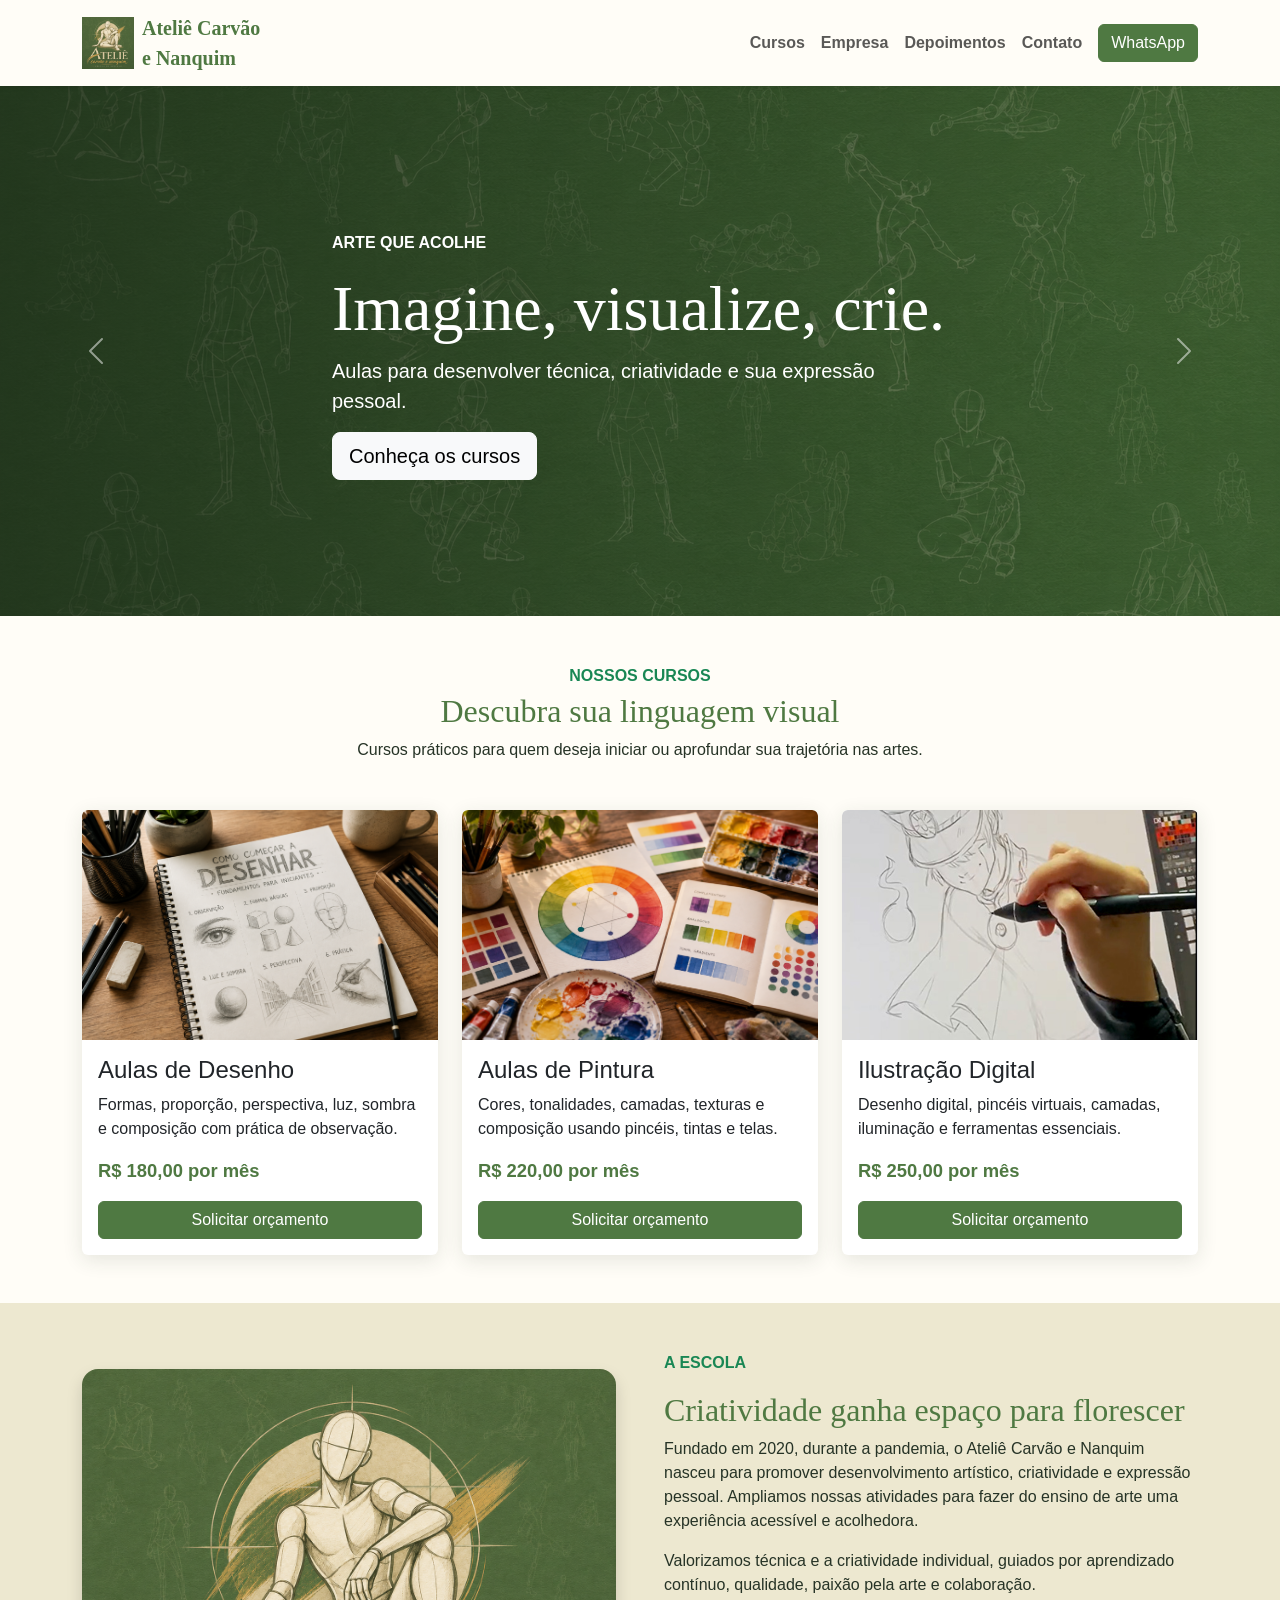
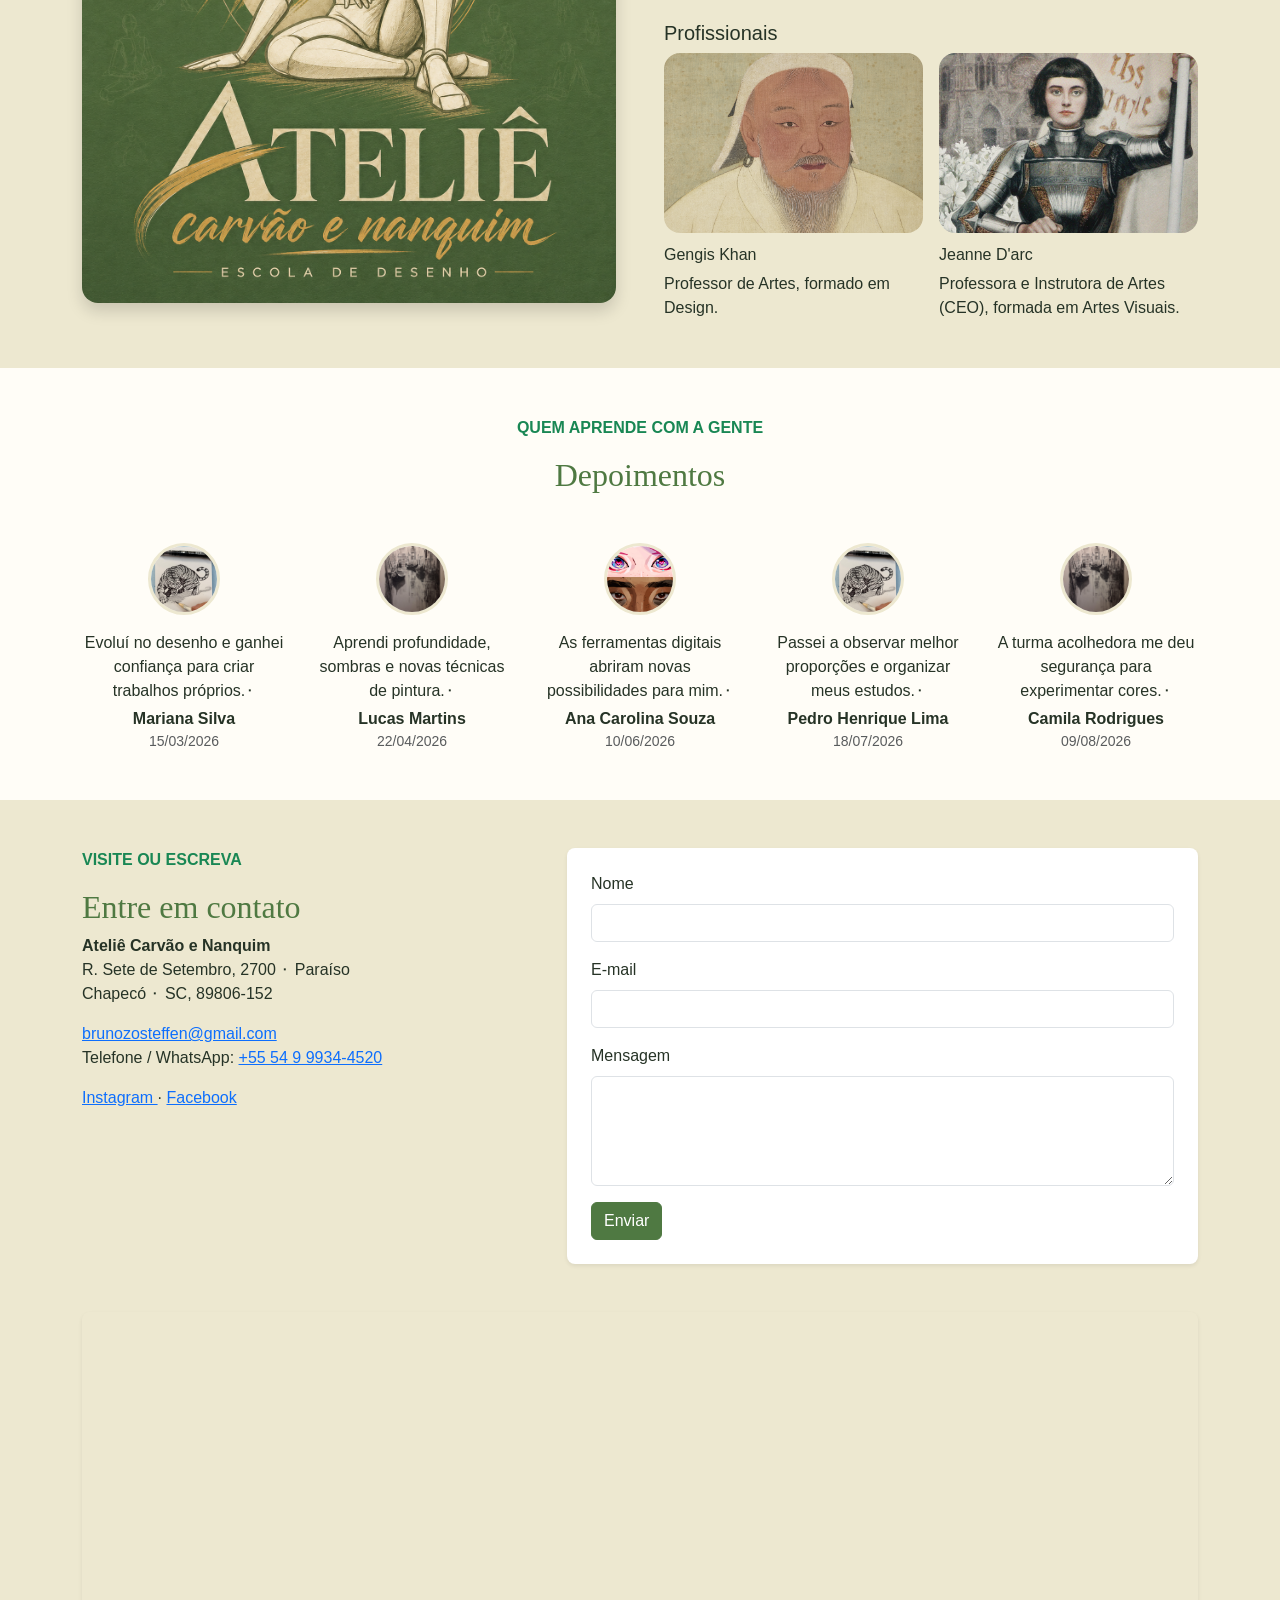
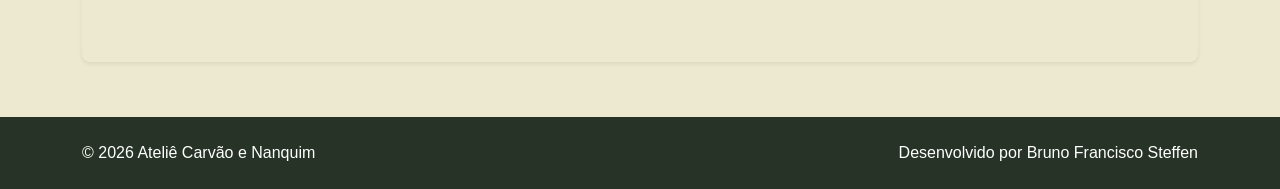
==== index.html @ fc7d6fa7 "projeto site Rafaeli" ====
<!doctype html>
<html lang="pt-BR">
  <head>
    <meta charset="utf-8">
    <meta name="viewport" content="width=device-width, initial-scale=1">
    <title>
      Ateliê Carvão e Nanquim
    </title>
    <link href="https://cdn.jsdelivr.net/npm/bootstrap@5.3.3/dist/css/bootstrap.min.css" rel="stylesheet">
    <link rel="stylesheet" href="styles.css">
  </head>
  <body>
    <!-- Navegação -->
    <nav class="navbar navbar-expand-lg navbar-light sticky-top shadow-sm">
      <div class="container">
        <a class="navbar-brand d-flex align-items-center gap-2" href="#inicio">
          <img src="img/Logotipo.png" alt="Logotipo do Ateliê">
          <span class="brand-name">
            Ateliê Carvão
            <br>
            e Nanquim
          </span>
        </a>
        <button class="navbar-toggler" data-bs-toggle="collapse" data-bs-target="#menu">
          <span class="navbar-toggler-icon">
          </span>
        </button>
        <div class="collapse navbar-collapse" id="menu">
          <ul class="navbar-nav ms-auto align-items-lg-center">
            <li class="nav-item">
              <a class="nav-link" href="#servicos">
                Cursos
              </a>
            </li>
            <li class="nav-item">
              <a class="nav-link" href="#empresa">
                Empresa
              </a>
            </li>
            <li class="nav-item">
              <a class="nav-link" href="#depoimentos">
                Depoimentos
              </a>
            </li>
            <li class="nav-item">
              <a class="nav-link" href="#contato">
                Contato
              </a>
            </li>
            <li class="nav-item ms-lg-2">
              <a class="btn btn-atelier" href="https://wa.me/5554999344520" target="_blank">
                WhatsApp
              </a>
            </li>
          </ul>
        </div>
      </div>
    </nav>
    <main>
      <!-- Destaque e carrossel -->
      <section id="inicio" class="hero">
        <div id="destaques" class="carousel slide carousel-fade" data-bs-ride="carousel">
          <div class="carousel-inner">
            <div class="carousel-item active">
              <div class="container hero-copy text-white">
                <p class="text-uppercase fw-bold">
                  Arte que acolhe
                </p>
                <h1 class="display-3 display-serif">
                  Imagine, visualize, crie.
                </h1>
                <p class="lead">
                  Aulas para desenvolver técnica, criatividade e sua expressão pessoal.
                </p>
                <a href="#servicos" class="btn btn-light btn-lg">
                  Conheça os cursos
                </a>
              </div>
            </div>
            <div class="carousel-item">
              <div class="container hero-copy text-white">
                <p class="text-uppercase fw-bold">
                  Turmas abertas
                </p>
                <h2 class="display-4">
                  Do papel àtela, do traço àideia.
                </h2>
                <p class="lead">
                  Aprenda no seu ritmo em um ambiente inspirador e acolhedor.
                </p>
                <a href="#contato" class="btn btn-light btn-lg">
                  Fale conosco
                </a>
              </div>
            </div>
            <div class="carousel-item">
              <div class="container hero-copy text-white">
                <p class="text-uppercase fw-bold">
                  Desde 2020
                </p>
                <h2 class="display-4">
                  Seu caminho artístico começa aqui.
                </h2>
                <p class="lead">
                  Desenho, pintura e ilustração digital para todos os níveis.
                </p>
                <a href="#empresa" class="btn btn-light btn-lg">
                  Nossa história
                </a>
              </div>
            </div>
          </div>
          <button class="carousel-control-prev" data-bs-target="#destaques" data-bs-slide="prev">
            <span class="carousel-control-prev-icon">
            </span>
          </button>
          <button class="carousel-control-next" data-bs-target="#destaques" data-bs-slide="next">
            <span class="carousel-control-next-icon">
            </span>
          </button>
        </div>
      </section>
      <!-- Serviços -->
      <section id="servicos" class="py-5">
        <div class="container">
          <div class="text-center mb-5">
            <p class="text-uppercase text-success fw-bold mb-1">
              Nossos cursos
            </p>
            <h2 class="section-title">
              Descubra sua linguagem visual
            </h2>
            <p class="mx-auto" style="max-width:650px">
              Cursos práticos para quem deseja iniciar ou aprofundar sua trajetória nas artes.
            </p>
          </div>
          <div class="row g-4">
            <div class="col-md-4">
              <article class="card service-card">
                <img src="img/blogPost1.png" class="card-img-top" alt="Aula de desenho">
                <div class="card-body d-flex flex-column">
                  <h3 class="h4">
                    Aulas de Desenho
                  </h3>
                  <p>
                    Formas, proporção, perspectiva, luz, sombra e composição com prática de observação.
                  </p>
                  <p class="price">
                    R$ 180,00 por mês
                  </p>
                  <a class="btn btn-atelier mt-auto" href="desenho.html">
                    Solicitar orçamento
                  </a>
                </div>
              </article>
            </div>
            <div class="col-md-4">
              <article class="card service-card">
                <img src="img/blogPost2.png" class="card-img-top" alt="Aula de pintura">
                <div class="card-body d-flex flex-column">
                  <h3 class="h4">
                    Aulas de Pintura
                  </h3>
                  <p>
                    Cores, tonalidades, camadas, texturas e composição usando pincéis, tintas e telas.
                  </p>
                  <p class="price">
                    R$ 220,00 por mês
                  </p>
                  <a class="btn btn-atelier mt-auto" href="pintura.html">
                    Solicitar orçamento
                  </a>
                </div>
              </article>
            </div>
            <div class="col-md-4">
              <article class="card service-card">
                <img src="img/ilustracaooDigital.jpg" class="card-img-top" alt="Ilustração digital">
                <div class="card-body d-flex flex-column">
                  <h3 class="h4">
                    Ilustração Digital
                  </h3>
                  <p>
                    Desenho digital, pincéis virtuais, camadas, iluminação e ferramentas essenciais.
                  </p>
                  <p class="price">
                    R$ 250,00 por mês
                  </p>
                  <a class="btn btn-atelier mt-auto" href="ilustracao-digital.html">
                    Solicitar orçamento
                  </a>
                </div>
              </article>
            </div>
          </div>
        </div>
      </section>
      <!-- Empresa -->
      <section id="empresa" class="soft-section py-5">
        <div class="container">
          <div class="row align-items-center g-5">
            <div class="col-lg-6">
              <img class="img-fluid rounded-4 shadow" src="img/Logotipo.png" alt="Ateliê Carvão e Nanquim">
            </div>
            <div class="col-lg-6">
              <p class="text-uppercase text-success fw-bold">
                A escola
              </p>
              <h2 class="section-title">
                Criatividade ganha espaço para florescer
              </h2>
              <p>
                Fundado em 2020, durante a pandemia, o Ateliê Carvão e Nanquim nasceu para promover desenvolvimento artístico, criatividade e expressão pessoal. Ampliamos nossas atividades para fazer do ensino de arte uma experiência acessível e acolhedora.
              </p>
              <p>
                Valorizamos técnica e a criatividade individual, guiados por aprendizado contínuo, qualidade, paixão pela arte e colaboração.
              </p>
              <h3 class="h5 mt-4">
                Profissionais
              </h3>
              <!-- Profissionais -->
              <div class="row g-3">
                <div class="col-md-6">
                  <article class="professional-card">
                    <img class="professional-photo" src="img/professor-gengis-khan.jpg" alt="Gengis Khan, Professor de Artes">
                    <h4 class="h6">
                      Gengis Khan
                    </h4>
                    <p class="mb-0">
                      Professor de Artes, formado em Design.
                    </p>
                  </article>
                </div>
                <div class="col-md-6">
                  <article class="professional-card">
                    <img class="professional-photo professional-photo-jeanne" src="img/professora-jeanne-darc.jpg" alt="Jeanne D'arc, Professora e Instrutora de Artes">
                    <h4 class="h6">
                      Jeanne D'arc
                    </h4>
                    <p class="mb-0">
                      Professora e Instrutora de Artes (CEO), formada em Artes Visuais.
                    </p>
                  </article>
                </div>
              </div>
            </div>
          </div>
        </div>
      </section>
      <!-- Depoimentos -->
      <section id="depoimentos" class="py-5">
        <div class="container">
          <div class="text-center mb-5">
            <p class="text-uppercase text-success fw-bold">
              Quem aprende com a gente
            </p>
            <h2 class="section-title">
              Depoimentos
            </h2>
          </div>
          <div class="row g-4">
            <div class="col-md-6 col-lg">
              <div class="testimonial text-center">
                <img class="rounded-circle" src="img/depoimento1.jpeg" alt="Mariana Silva">
                <p class="mt-3 mb-1">
                  Evoluí no desenho e ganhei confiança para criar trabalhos próprios.⬝
                </p>
                <strong>
                  Mariana Silva
                </strong>
                <small class="d-block text-muted">
                  15/03/2026
                </small>
              </div>
            </div>
            <div class="col-md-6 col-lg">
              <div class="testimonial text-center">
                <img class="rounded-circle" src="img/depoimento2.jpeg" alt="Lucas Martins">
                <p class="mt-3 mb-1">
                  Aprendi profundidade, sombras e novas técnicas de pintura.⬝
                </p>
                <strong>
                  Lucas Martins
                </strong>
                <small class="d-block text-muted">
                  22/04/2026
                </small>
              </div>
            </div>
            <div class="col-md-6 col-lg">
              <div class="testimonial text-center">
                <img class="rounded-circle" src="img/depoimento3.jpeg" alt="Ana Carolina Souza">
                <p class="mt-3 mb-1">
                  As ferramentas digitais abriram novas possibilidades para mim.⬝
                </p>
                <strong>
                  Ana Carolina Souza
                </strong>
                <small class="d-block text-muted">
                  10/06/2026
                </small>
              </div>
            </div>
            <div class="col-md-6 col-lg">
              <div class="testimonial text-center">
                <img class="rounded-circle" src="img/depoimento1.jpeg" alt="Pedro Henrique Lima">
                <p class="mt-3 mb-1">
                  Passei a observar melhor proporções e organizar meus estudos.⬝
                </p>
                <strong>
                  Pedro Henrique Lima
                </strong>
                <small class="d-block text-muted">
                  18/07/2026
                </small>
              </div>
            </div>
            <div class="col-md-6 col-lg">
              <div class="testimonial text-center">
                <img class="rounded-circle" src="img/depoimento2.jpeg" alt="Camila Rodrigues">
                <p class="mt-3 mb-1">
                  A turma acolhedora me deu segurança para experimentar cores.⬝
                </p>
                <strong>
                  Camila Rodrigues
                </strong>
                <small class="d-block text-muted">
                  09/08/2026
                </small>
              </div>
            </div>
          </div>
        </div>
      </section>
      <!-- Contato -->
      <section id="contato" class="soft-section py-5">
        <div class="container">
          <div class="row g-5">
            <div class="col-lg-5">
              <p class="text-uppercase text-success fw-bold">
                Visite ou escreva
              </p>
              <h2 class="section-title">
                Entre em contato
              </h2>
              <p>
                <strong>
                  Ateliê Carvão e Nanquim
                </strong>
                <br>
                R. Sete de Setembro, 2700 ⬝ Paraíso
                <br>
                Chapecó ⬝ SC, 89806-152
              </p>
              <p>
                <a href="mailto:brunozosteffen@gmail.com">
                  brunozosteffen@gmail.com
                </a>
                <br>
                Telefone / WhatsApp:
                <a href="https://wa.me/5554999344520" target="_blank">
                  +55 54 9 9934-4520
                </a>
              </p>
              <p>
                <a href="https://www.instagram.com/ateliecarvaoenanquim/" target="_blank">
                  Instagram
                </a>
                ·
                <a href="https://www.facebook.com/ateliecarvaoenanquim/" target="_blank">
                  Facebook
                </a>
              </p>
            </div>
            <div class="col-lg-7">
              <form class="bg-white p-4 rounded-3 shadow-sm">
                <div class="mb-3">
                  <label class="form-label" for="nome">
                    Nome
                  </label>
                  <input id="nome" class="form-control" required>
                </div>
                <div class="mb-3">
                  <label class="form-label" for="email">
                    E-mail
                  </label>
                  <input id="email" type="email" class="form-control" required>
                </div>
                <div class="mb-3">
                  <label class="form-label" for="mensagem">
                    Mensagem
                  </label>
                  <textarea id="mensagem" class="form-control" rows="4" required>
                  </textarea>
                </div>
                <button class="btn btn-atelier" type="submit">
                  Enviar
                </button>
              </form>
            </div>
          </div>
          <div class="mt-5">
            <iframe class="map rounded-3 shadow-sm" title="Mapa do Ateliê em Chapecó" src="https://www.google.com/maps?q=R.%20Sete%20de%20Setembro,%202700,%20Chapec%C3%B3%20SC&output=embed" loading="lazy">
            </iframe>
          </div>
        </div>
      </section>
    </main>
    <!-- Rodapé -->
    <footer class="footer py-4">
      <div class="container d-md-flex justify-content-between">
        <span>
          © 2026 Ateliê Carvão e Nanquim
        </span>
        <span>
          Desenvolvido por Bruno Francisco Steffen
        </span>
      </div>
    </footer>
    <script src="https://cdn.jsdelivr.net/npm/bootstrap@5.3.3/dist/js/bootstrap.bundle.min.js">
    </script>
  </body>
</html>
---- styles.css ----
/* Variáveis de cor e configurações globais */
:root {
  --cream: #EDE8D0;
  --green: #4F7942;
  --ink: #263326;
}

body {
  font-family: Arial, Helvetica, sans-serif;
  color: var(--ink);
  background: #fffdf7;
}

.display-serif,
h1,
h2 {
  font-family: Georgia, serif;
}

/* Navegação e marca */
.navbar {
  background: rgba(255, 253, 247, .96) !important;
}

.navbar-brand img {
  width: 52px;
  height: 52px;
  object-fit: contain;
}

.brand-name {
  font-family: Georgia, serif;
  color: var(--green);
  font-weight: bold;
}

.nav-link {
  font-weight: 600;
}

/* Botões */
.btn-atelier {
  background: var(--green);
  color: white;
  border-color: var(--green);
}

.btn-atelier:hover {
  background: #385b30;
  color: white;
  border-color: #385b30;
}

/* Página inicial e carrossel */
.hero {
  min-height: 530px;
  background: linear-gradient(90deg, rgba(20, 34, 19, .72), rgba(20, 34, 19, .25)), url('img/planoDeFundo.png') center/cover;
}

.hero .carousel-item {
  min-height: 530px;
}

.hero-copy {
  max-width: 640px;
  padding-top: 145px;
}

.section-title {
  color: var(--green);
}

/* Cartões de serviços */
.service-card {
  height: 100%;
  border: 0;
  box-shadow: 0 5px 20px rgba(39, 55, 38, .12);
  overflow: hidden;
}

.service-card img {
  height: 230px;
  object-fit: cover;
}

.price {
  color: var(--green);
  font-size: 1.15rem;
  font-weight: 700;
}

/* Seções institucionais e depoimentos */
.soft-section {
  background: var(--cream);
}

.professional-card {
  height: 100%;
}

.professional-photo {
  width: 100%;
  height: 180px;
  margin-bottom: 12px;
  object-fit: cover;
  border-radius: 1rem;
}

.professional-photo-jeanne {
  object-position: center 25%;
}

.testimonial img {
  width: 72px;
  height: 72px;
  object-fit: cover;
  border: 3px solid var(--cream);
}

.map {
  width: 100%;
  min-height: 350px;
  border: 0;
}

/* Páginas de serviço */
.service-hero {
  padding: 140px 0 70px;
  background: linear-gradient(90deg, rgba(38, 51, 38, .85), rgba(38, 51, 38, .55)), url('img/planoDeFundo.png') center/cover;
  color: white;
}

.detail-photo {
  height: 300px;
  width: 100%;
  object-fit: cover;
}

.video {
  aspect-ratio: 16/9;
  width: 100%;
  border: 0;
}

/* Rodapé */
.footer {
  background: #263326;
  color: #fff;
}

.footer a {
  color: #EDE8D0;
}

/* Regras responsivas */
@media (max-width: 767px) {
  .hero,
  .hero .carousel-item {
    min-height: 460px;
  }

  .hero-copy {
    padding-top: 110px;
  }

  .service-hero {
    padding-top: 115px;
  }

  .service-card img {
    height: 200px;
  }
}
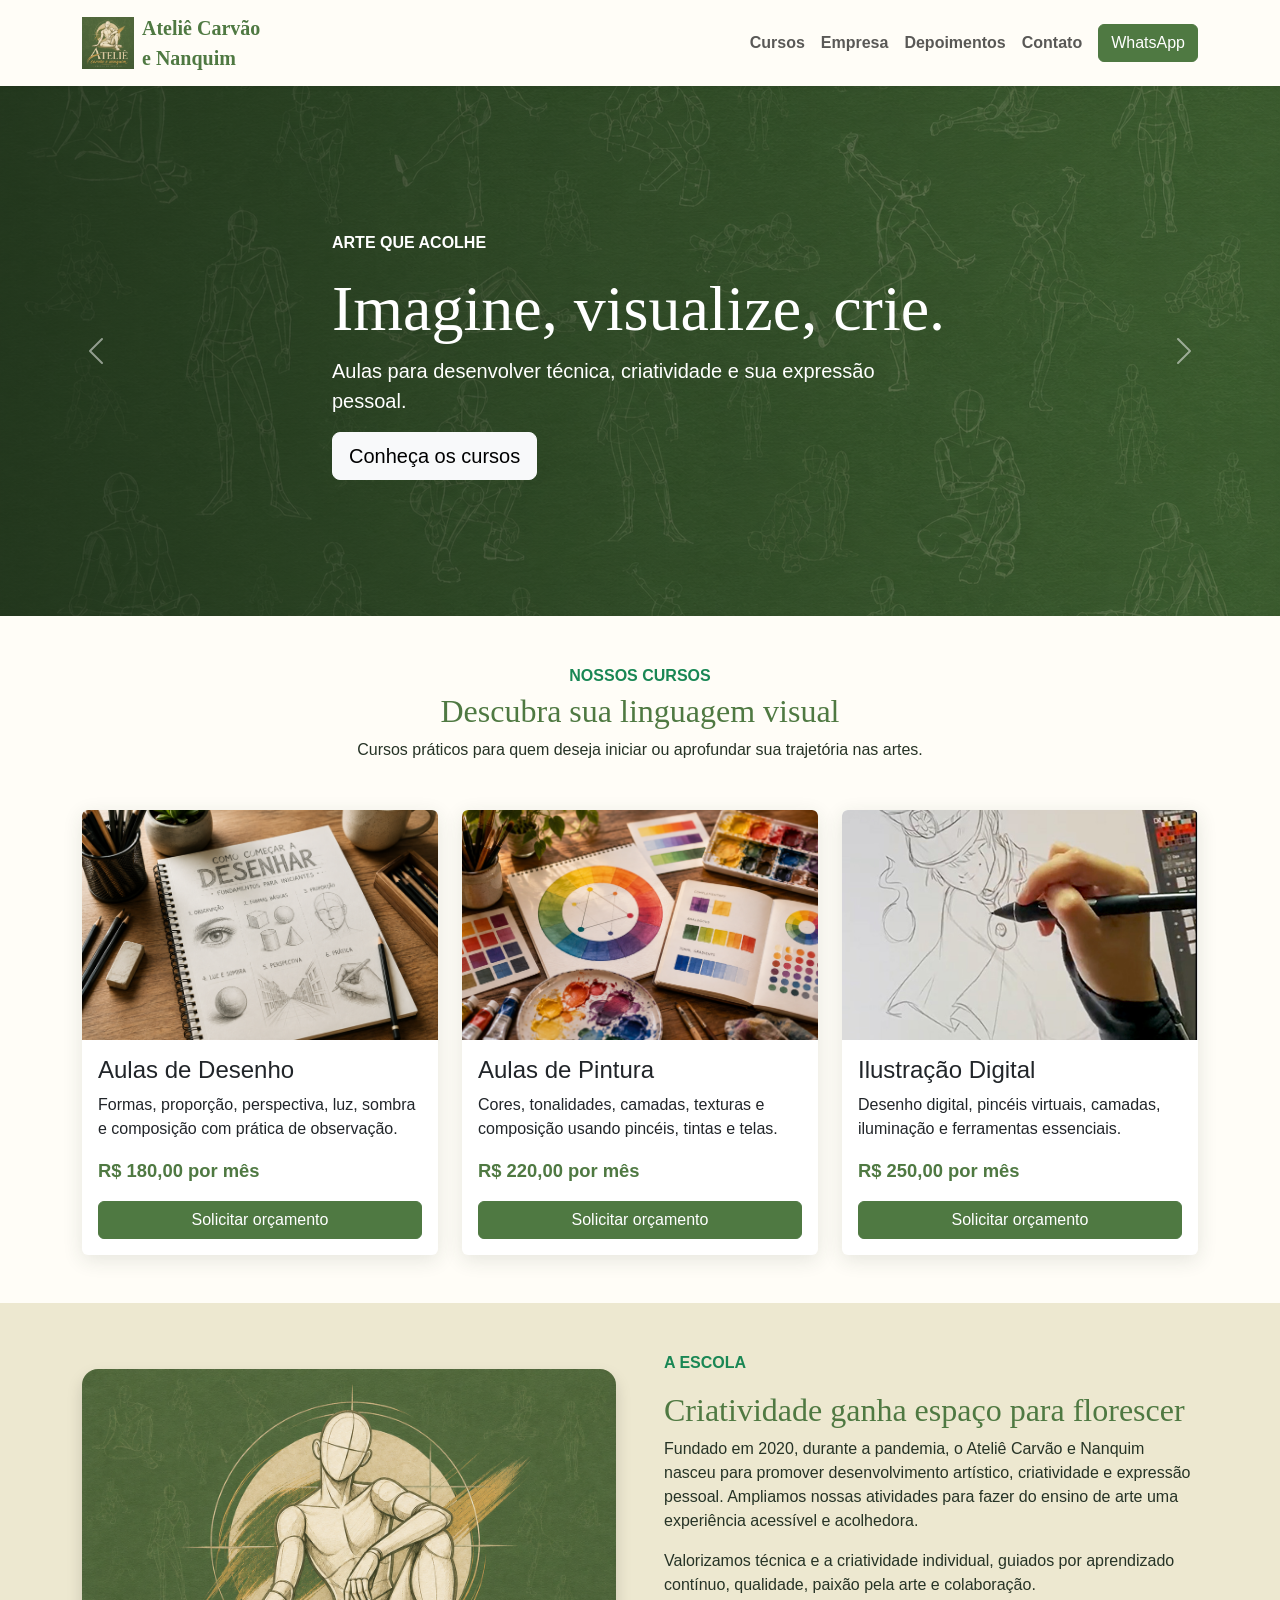
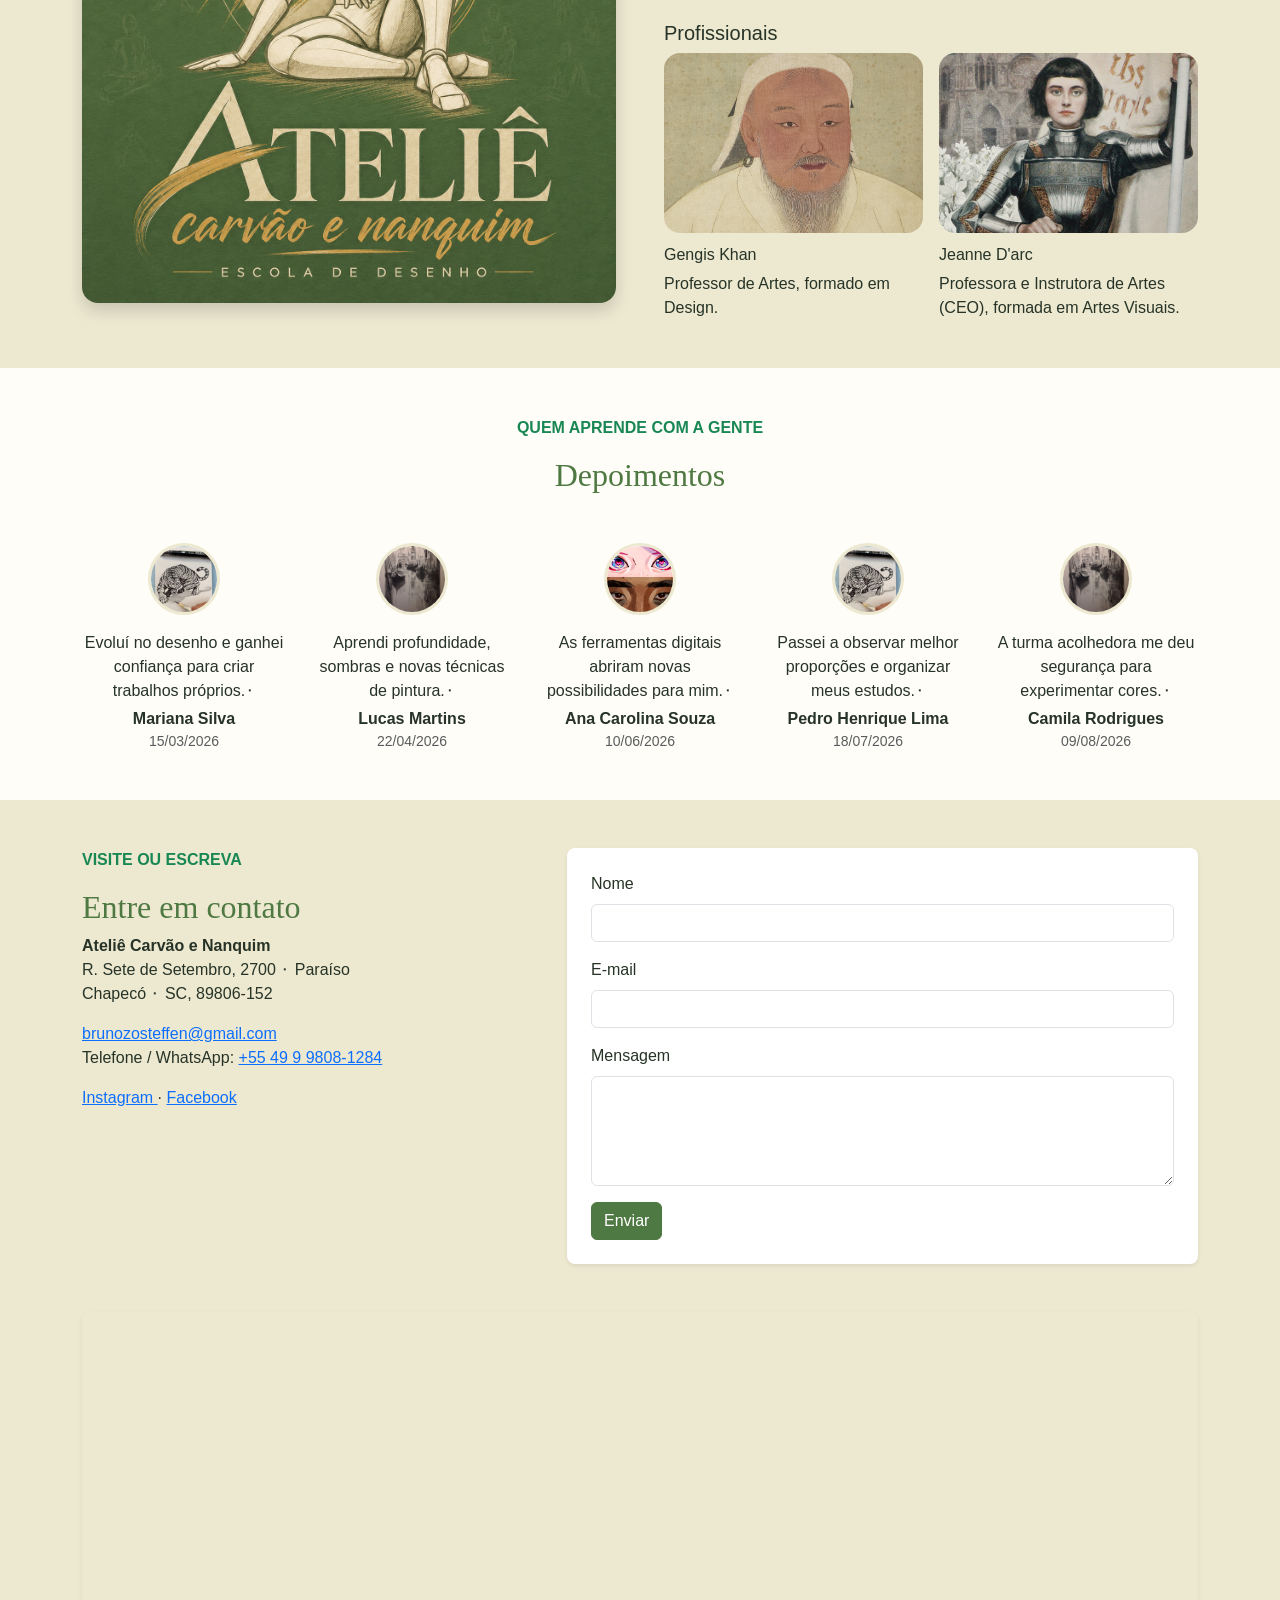
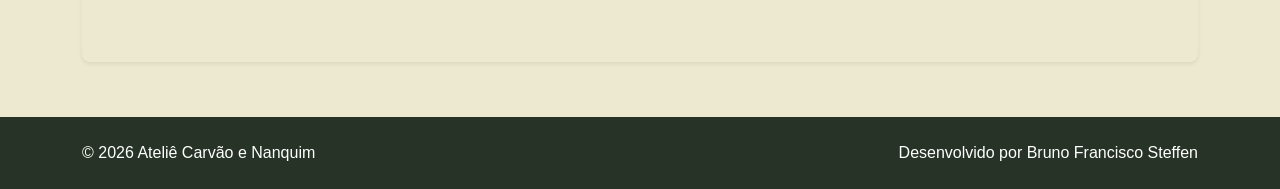
==== commit 777d3abc: "ajustado número de telefone" ====
--- a/index.html
+++ b/index.html
@@ -358,8 +358,8 @@
                 </a>
                 <br>
                 Telefone / WhatsApp:
-                <a href="https://wa.me/5554999344520" target="_blank">
-                  +55 54 9 9934-4520
+                <a href="https://wa.me/5549998081284" target="_blank">
+                  +55 49 9 9808-1284
                 </a>
               </p>
               <p>
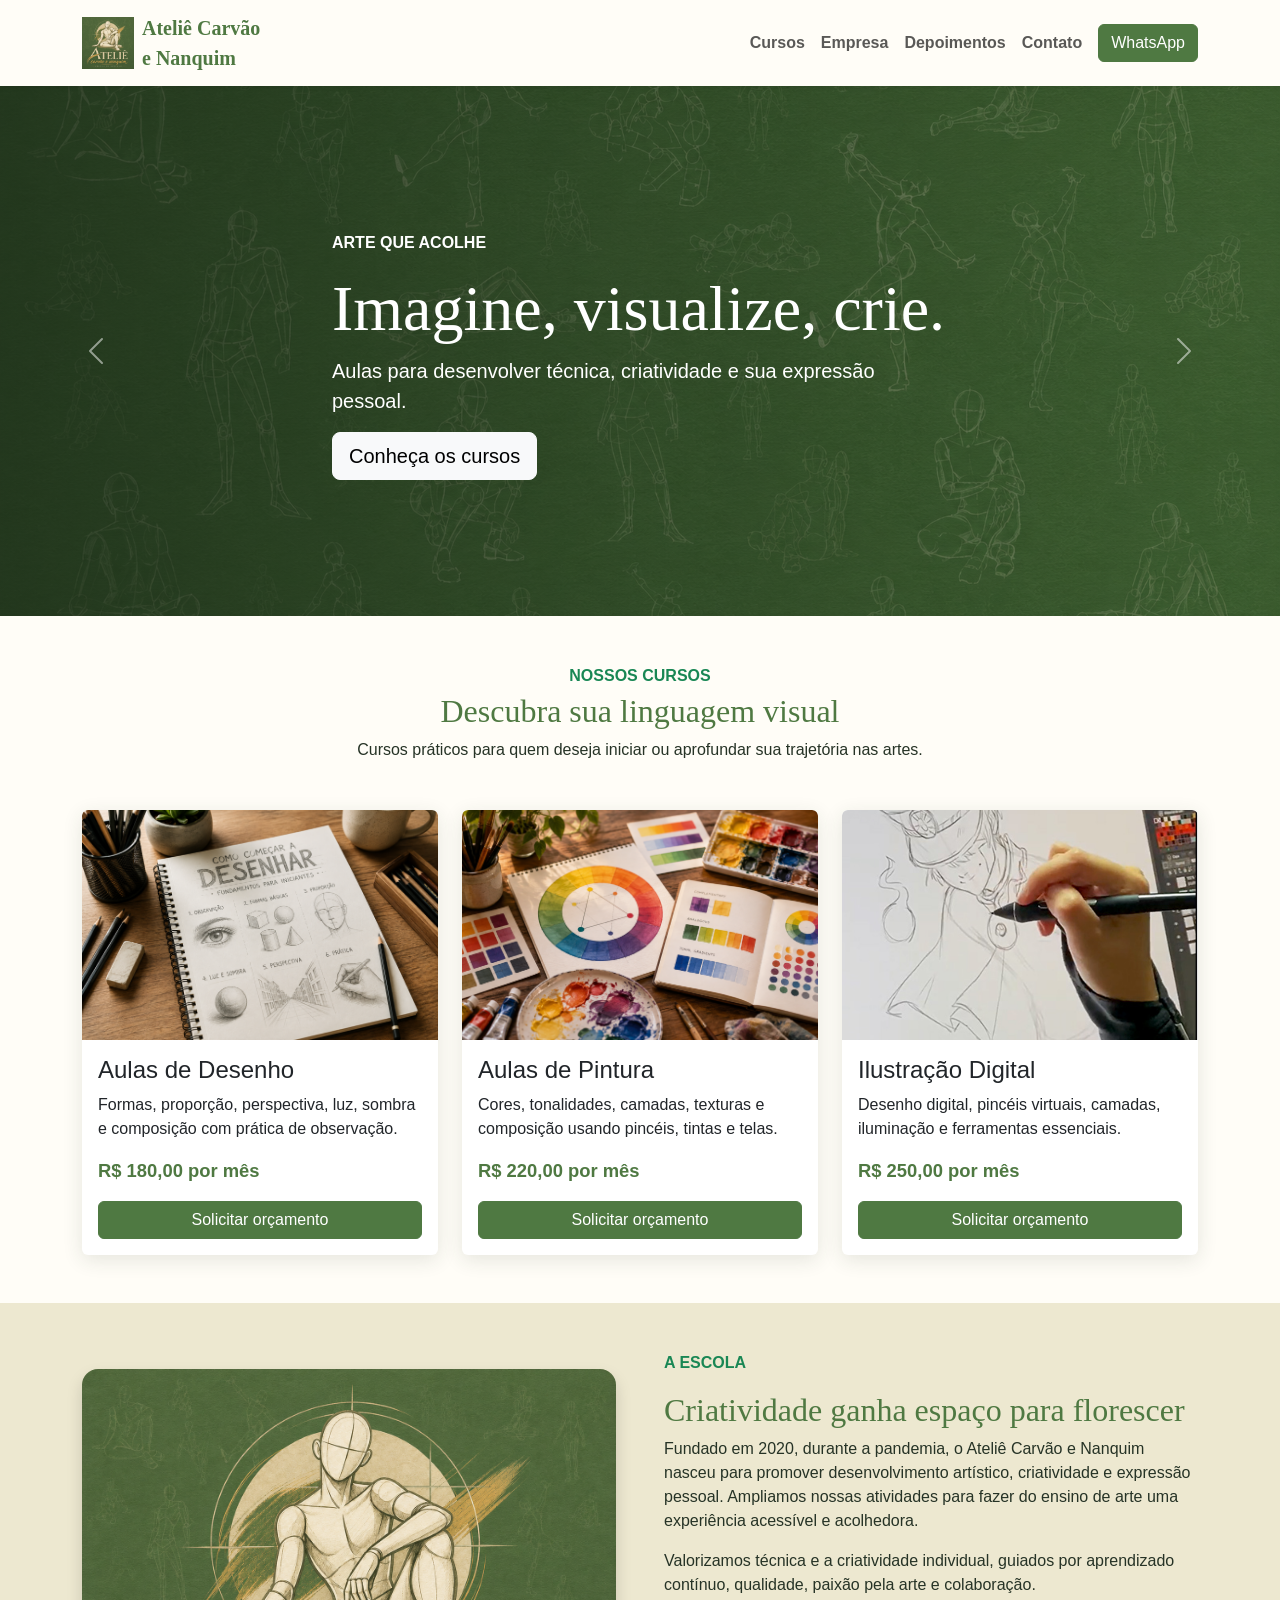
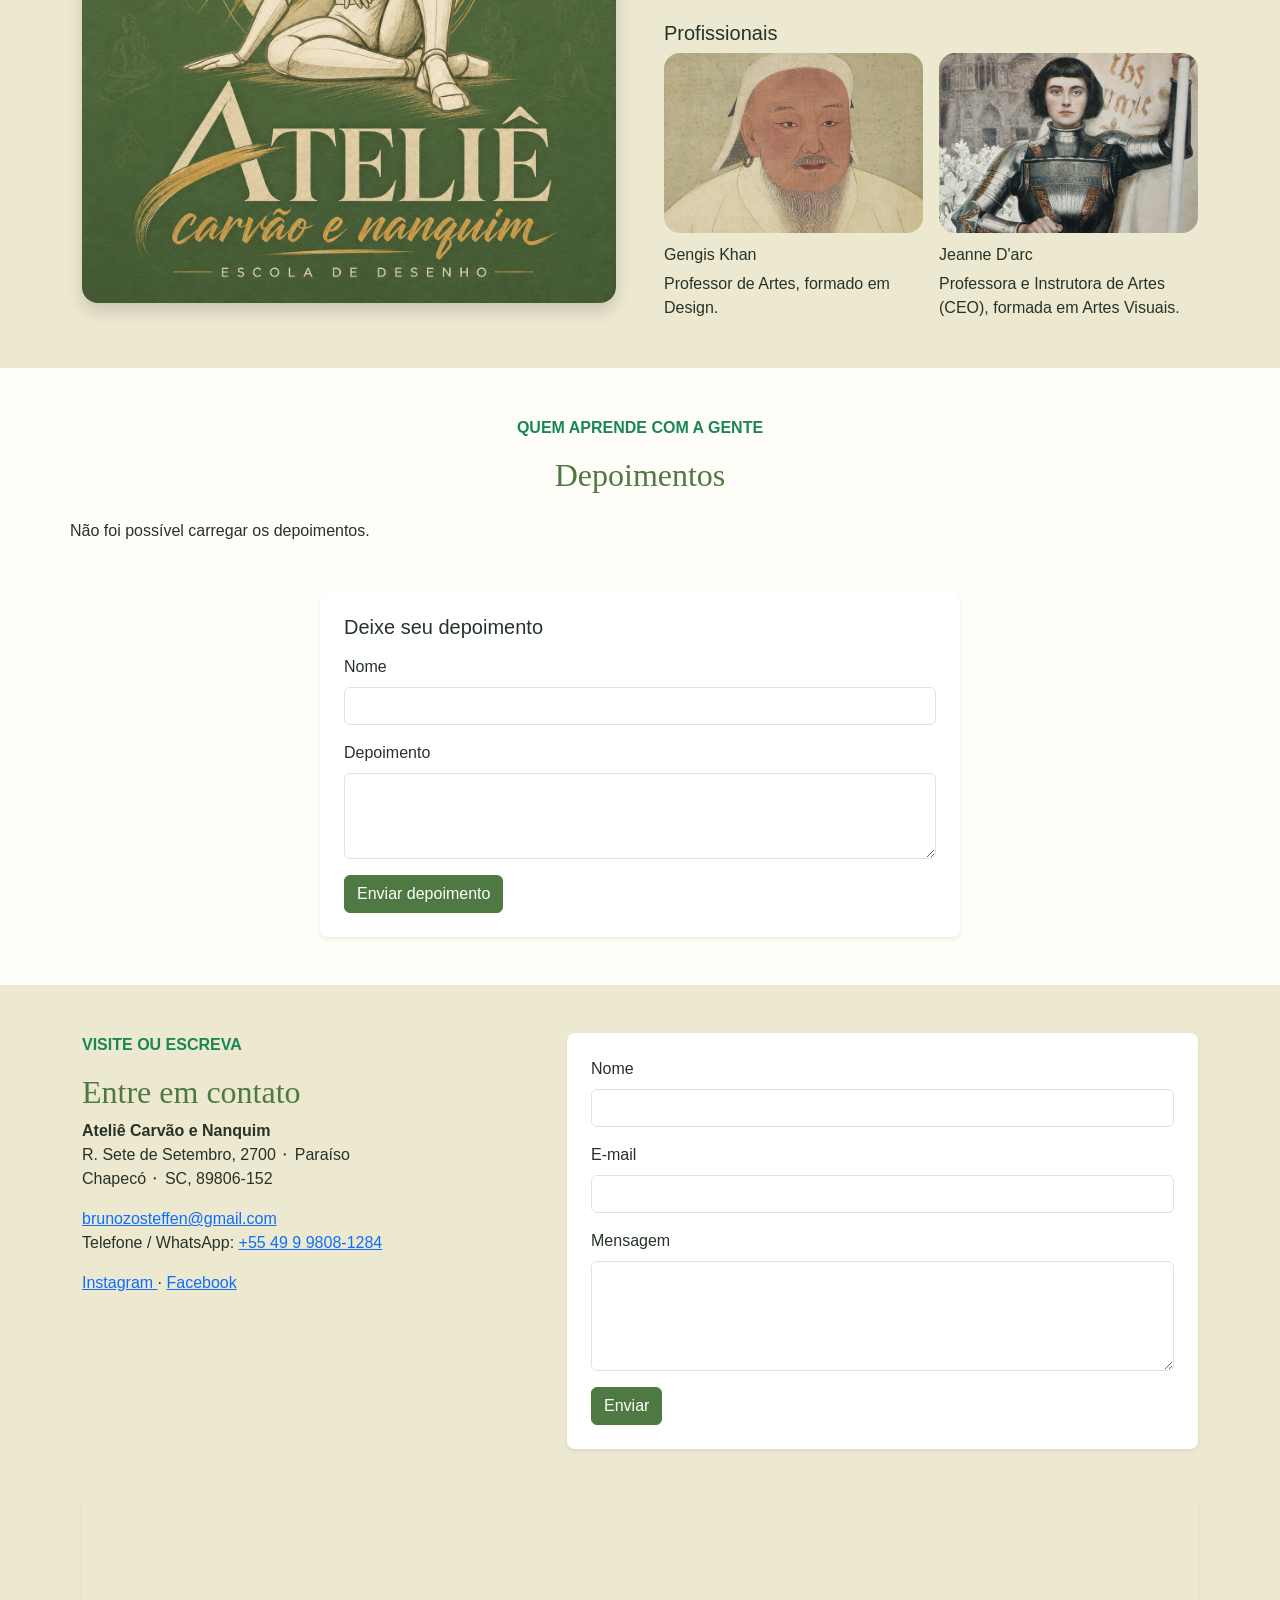
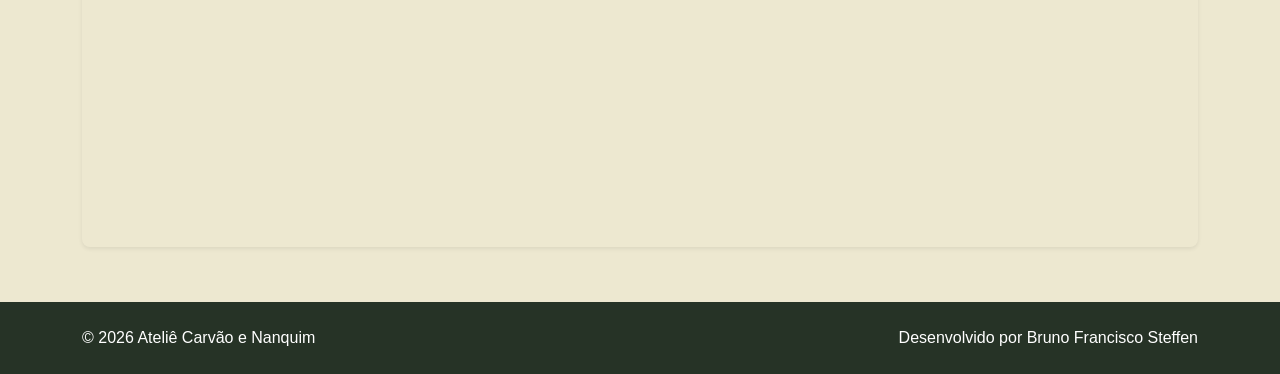
==== commit 3b7a2d92: "A1.3: integração com banco de dados (orçamento, contato e depoimentos) - Back-end PHP com PDO para i" ====
--- a/index.html
+++ b/index.html
@@ -21,7 +21,7 @@
             e Nanquim
           </span>
         </a>
-        <button class="navbar-toggler" data-bs-toggle="collapse" data-bs-target="#menu">
+        <button class="navbar-toggler" data-bs-toggle="collapse" data-bs-target="#menu" aria-label="Abrir menu">
           <span class="navbar-toggler-icon">
           </span>
         </button>
@@ -48,7 +48,7 @@
               </a>
             </li>
             <li class="nav-item ms-lg-2">
-              <a class="btn btn-atelier" href="https://wa.me/5554999344520" target="_blank">
+              <a class="btn btn-atelier" href="https://wa.me/5549998081284" target="_blank">
                 WhatsApp
               </a>
             </li>
@@ -83,7 +83,7 @@
                   Turmas abertas
                 </p>
                 <h2 class="display-4">
-                  Do papel àtela, do traço àideia.
+                  Do papel à tela, do traço à ideia.
                 </h2>
                 <p class="lead">
                   Aprenda no seu ritmo em um ambiente inspirador e acolhedor.
@@ -258,78 +258,28 @@
               Depoimentos
             </h2>
           </div>
-          <div class="row g-4">
-            <div class="col-md-6 col-lg">
-              <div class="testimonial text-center">
-                <img class="rounded-circle" src="img/depoimento1.jpeg" alt="Mariana Silva">
-                <p class="mt-3 mb-1">
-                  Evoluí no desenho e ganhei confiança para criar trabalhos próprios.⬝
-                </p>
-                <strong>
-                  Mariana Silva
-                </strong>
-                <small class="d-block text-muted">
-                  15/03/2026
-                </small>
-              </div>
-            </div>
-            <div class="col-md-6 col-lg">
-              <div class="testimonial text-center">
-                <img class="rounded-circle" src="img/depoimento2.jpeg" alt="Lucas Martins">
-                <p class="mt-3 mb-1">
-                  Aprendi profundidade, sombras e novas técnicas de pintura.⬝
-                </p>
-                <strong>
-                  Lucas Martins
-                </strong>
-                <small class="d-block text-muted">
-                  22/04/2026
-                </small>
-              </div>
-            </div>
-            <div class="col-md-6 col-lg">
-              <div class="testimonial text-center">
-                <img class="rounded-circle" src="img/depoimento3.jpeg" alt="Ana Carolina Souza">
-                <p class="mt-3 mb-1">
-                  As ferramentas digitais abriram novas possibilidades para mim.⬝
-                </p>
-                <strong>
-                  Ana Carolina Souza
-                </strong>
-                <small class="d-block text-muted">
-                  10/06/2026
-                </small>
-              </div>
-            </div>
-            <div class="col-md-6 col-lg">
-              <div class="testimonial text-center">
-                <img class="rounded-circle" src="img/depoimento1.jpeg" alt="Pedro Henrique Lima">
-                <p class="mt-3 mb-1">
-                  Passei a observar melhor proporções e organizar meus estudos.⬝
-                </p>
-                <strong>
-                  Pedro Henrique Lima
-                </strong>
-                <small class="d-block text-muted">
-                  18/07/2026
-                </small>
-              </div>
-            </div>
-            <div class="col-md-6 col-lg">
-              <div class="testimonial text-center">
-                <img class="rounded-circle" src="img/depoimento2.jpeg" alt="Camila Rodrigues">
-                <p class="mt-3 mb-1">
-                  A turma acolhedora me deu segurança para experimentar cores.⬝
-                </p>
-                <strong>
-                  Camila Rodrigues
-                </strong>
-                <small class="d-block text-muted">
-                  09/08/2026
-                </small>
-              </div>
-            </div>
-          </div>
+          <div id="lista-depoimentos" class="row g-4">
+          </div>
+          <form id="form-depoimento" class="bg-white p-4 rounded-3 shadow-sm mt-5 mx-auto" style="max-width: 640px">
+            <h3 class="fs-5 mb-3">
+              Deixe seu depoimento
+            </h3>
+            <div class="mb-3">
+              <label class="form-label" for="depoimento-nome">
+                Nome
+              </label>
+              <input id="depoimento-nome" name="nome" class="form-control" required>
+            </div>
+            <div class="mb-3">
+              <label class="form-label" for="depoimento-texto">
+                Depoimento
+              </label>
+              <textarea id="depoimento-texto" name="texto" class="form-control" rows="3" required></textarea>
+            </div>
+            <button class="btn btn-atelier" type="submit">
+              Enviar depoimento
+            </button>
+          </form>
         </div>
       </section>
       <!-- Contato -->
@@ -373,25 +323,24 @@
               </p>
             </div>
             <div class="col-lg-7">
-              <form class="bg-white p-4 rounded-3 shadow-sm">
+              <form id="form-contato" class="bg-white p-4 rounded-3 shadow-sm">
                 <div class="mb-3">
                   <label class="form-label" for="nome">
                     Nome
                   </label>
-                  <input id="nome" class="form-control" required>
+                  <input id="nome" name="nome" class="form-control" required>
                 </div>
                 <div class="mb-3">
                   <label class="form-label" for="email">
                     E-mail
                   </label>
-                  <input id="email" type="email" class="form-control" required>
+                  <input id="email" name="email" type="email" class="form-control" required>
                 </div>
                 <div class="mb-3">
                   <label class="form-label" for="mensagem">
                     Mensagem
                   </label>
-                  <textarea id="mensagem" class="form-control" rows="4" required>
-                  </textarea>
+                  <textarea id="mensagem" name="mensagem" class="form-control" rows="4" required></textarea>
                 </div>
                 <button class="btn btn-atelier" type="submit">
                   Enviar
@@ -417,6 +366,10 @@
         </span>
       </div>
     </footer>
+    <script src="depoimentos.js">
+    </script>
+    <script src="contato.js">
+    </script>
     <script src="https://cdn.jsdelivr.net/npm/bootstrap@5.3.3/dist/js/bootstrap.bundle.min.js">
     </script>
   </body>
